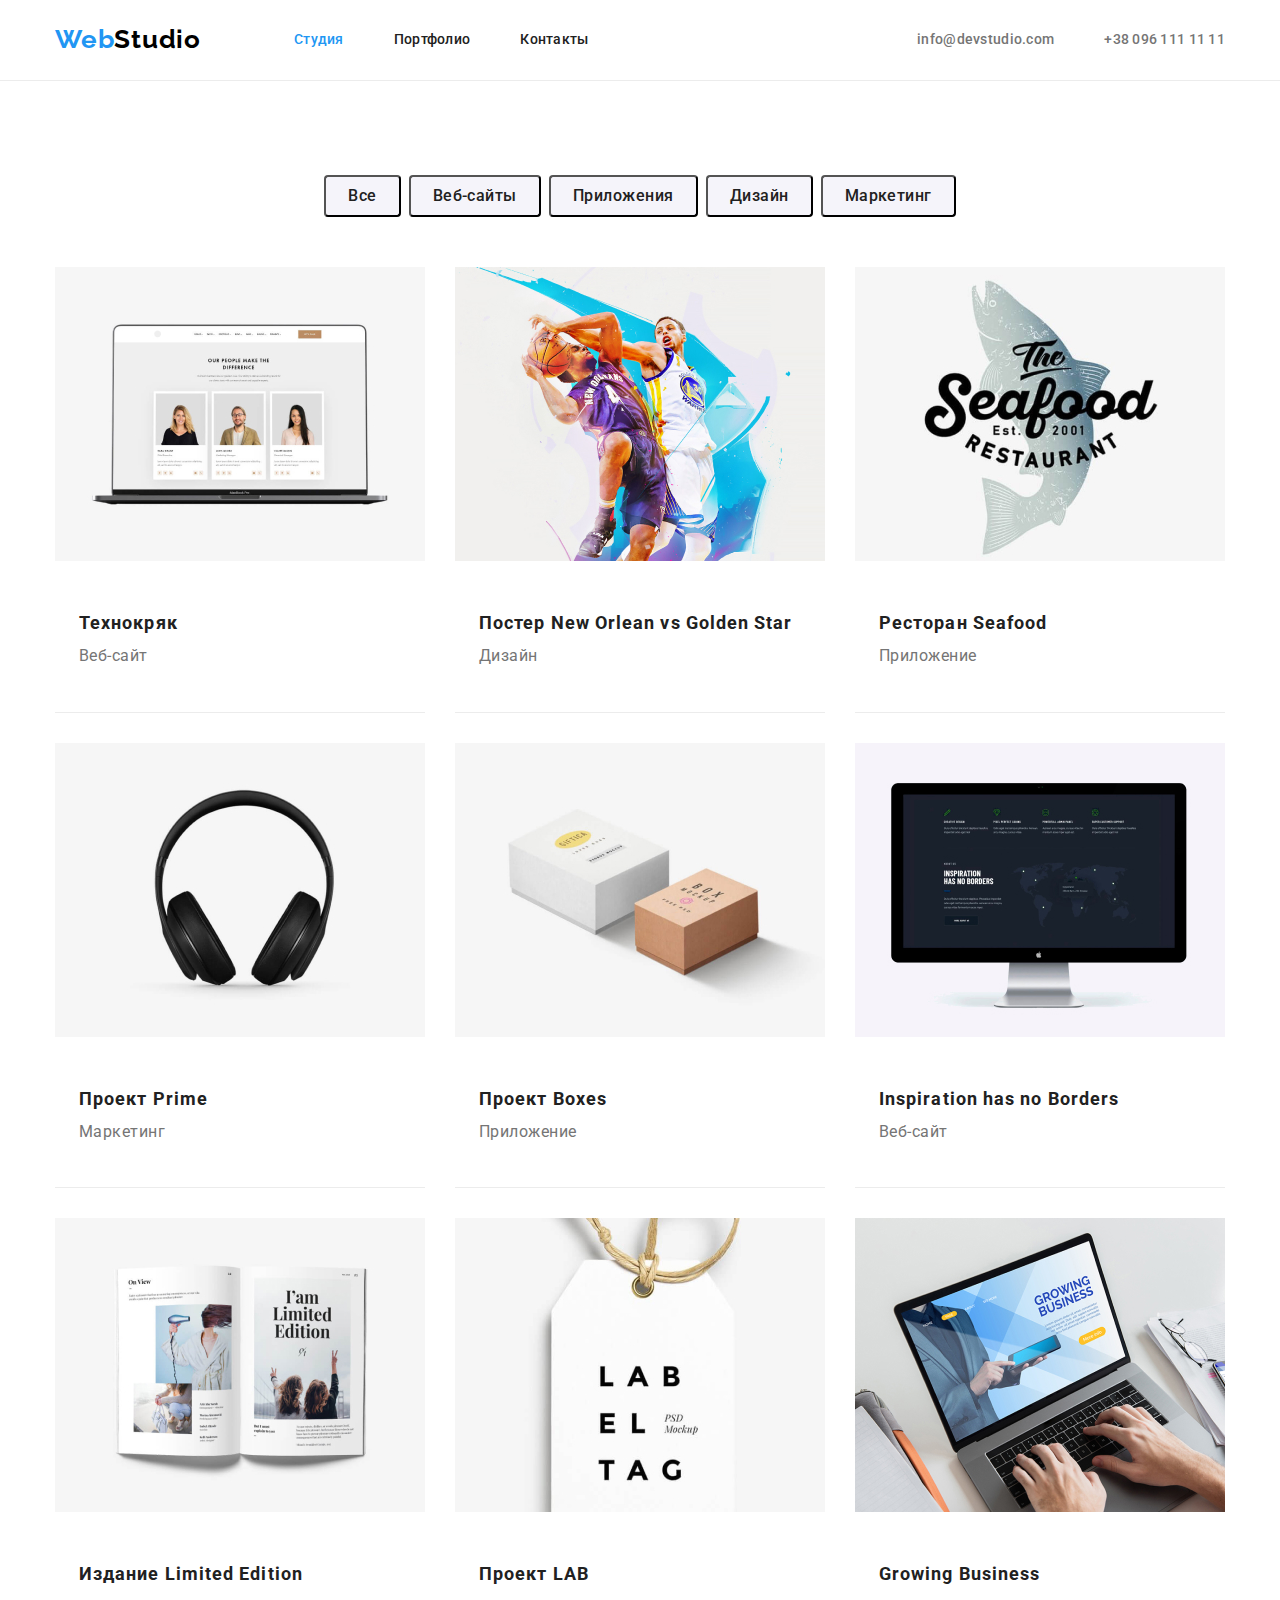
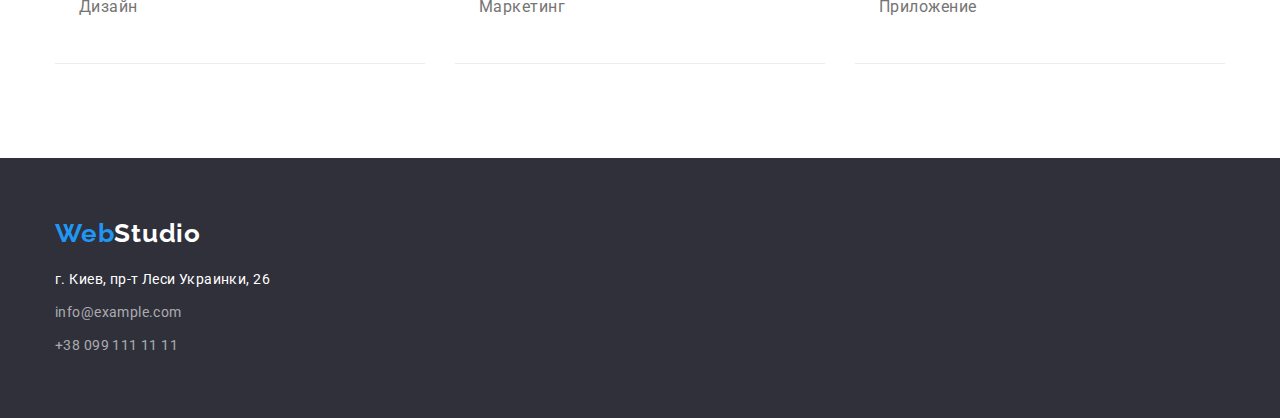
==== portfolio.html @ b02ea735 "Initial commit" ====
<!DOCTYPE html>
<html lang="ru">

<head>
    <meta charset="UTF-8">
    <meta http-equiv="X-UA-Compatible" content="IE=edge">
    <meta name="viewport" content="width=device-width, initial-scale=1.0">
    <title>Портфоліо</title>
    <link rel="stylesheet"
        href="https://cdnjs.cloudflare.com/ajax/libs/modern-normalize/1.1.0/modern-normalize.min.css" />
    <link rel="preconnect" href="https://fonts.googleapis.com">
    <link rel="preconnect" href="https://fonts.gstatic.com" crossorigin>
    <link
        href="https://fonts.googleapis.com/css2?family=Raleway:wght@700&family=Roboto:wght@400;500;700;900&display=swap"
        rel="stylesheet">
    <link rel="stylesheet" href="./css/styles.css">


    <!-- Шапка -->

    <header class="header">
        <div class="container main-nav">
            <nav class="nav-header">
                <!-- Header logo -->
                <a href="./index.html" class="header-logo"> <span class="logo-web">Web</span><span
                        class="logo-studio">Studio</span> </a>
                <!-- Header nav -->
                <ul class="header-nav">
                    <li class="item">
                        <!-- Header studio -->
                        <a href="./index.html" class="link current">Студия</a></li>
                    <li class="item">
                        <!-- Header portfolio -->
                        <a href="./portfolio.html" class="link">Портфолио</a>
                    </li>
                    <li class="item">
                        <!-- Header contacts -->
                        <a href="#" class="link">Контакты</a>
                    </li>
                </ul>
            </nav>
            <!-- Header contacting -->
            <ul class="header-contacting">
                <li class="item">
                    <a href="mailto:info@devstudio.com" class="link">info@devstudio.com</a>
                </li>
                <li class="item">
                    <a href="tel:+380961111111" class="link">+38 096 111 11 11</a>
                </li>
            </ul>
        </div>

    </header>



    <!-- Головна частина сторінки -->
    <main>

        <section class="section-portfolio">
            <div class="container">
                <h1 class="portfolio-title">Кейси команди</h1>
                <ul class="button-portfolio">
                    <li class="item"><button type="button" name="All Products" class="btn">Все</button></li>
                    <li class="item"><button type="button" name="Web Sites" class="btn">Веб-сайты</button></li>
                    <li class="item"><button type="button" name="Aplications" class="btn">Приложения</button></li>
                    <li class="item"><button type="button" name="Design" class="btn">Дизайн</li>
                    <li class="item"><button type="button" name="Marketing" class="btn">Маркетинг</button></li>

                </ul>

                <!-- Список виконаних кейсів команди  -->

                <ul class="cases">
                    <li class="cases-items">
                        <img class="cases-img" src="./images/portfolio1.jpg" alt="Технокряк" width="370px"
                            height="294px">

                        <div class="cases-block-portfolio">
                            <h2 class="cases-title">Технокряк</h2>
                            <p class="case-text">Веб-сайт</p>
                        </div>
                    </li>
                    <li class="cases-items">
                        <img class="cases-img" src="./images/portfolio2.jpg" alt="Постер New Orlean vs Golden Star"
                            width="370px" height="294px">
                        <div class="cases-block-portfolio">
                            <h2 class="cases-title">Постер New Orlean vs Golden Star</h2>
                            <p class="case-text">Дизайн</p>
                        </div>
                    </li>
                    <li class="cases-items">
                        <img class="cases-img" src="./images/portfolio3.jpg" alt="Ресторан Seafood" width="370px"
                            height="294px">
                        <div class="cases-block-portfolio">
                            <h2 class="cases-title">Ресторан Seafood</h2>
                            <p class="case-text">Приложение</p>
                        </div>
                    </li>
                    <li class="cases-items">
                        <img class="cases-img" src="./images/portfolio4.jpg" alt="Проект Prime" width="370px"
                            height="294px">
                        <div class="cases-block-portfolio">
                            <h2 class="cases-title">Проект Prime</h2>
                            <p class="case-text">Маркетинг</p>
                        </div>
                    </li>
                    <li class="cases-items">
                        <img class="cases-img" src="./images/portfolio5.jpg" alt="Проект Boxes" width="370px"
                            height="294px">
                        <div class="cases-block-portfolio">
                            <h2 class="cases-title">Проект Boxes</h2>
                            <p class="case-text">Приложение</p>
                        </div>
                    </li>
                    <li class="cases-items">
                        <img class="cases-img" src="./images/portfolio6.jpg" alt="Inspiration has no Borders"
                            width="370px" height="294px">
                        <div class="cases-block-portfolio">
                            <h2 class="cases-title">Inspiration has no Borders</h2>
                            <p class="case-text">Веб-сайт</p>
                        </div>
                    </li>
                    <li class="cases-items">
                        <img class="cases-img" src="./images/portfolio7.jpg" alt="Издание Limited Edition" width="370px"
                            height="294px">
                        <div class="cases-block-portfolio">
                            <h2 class="cases-title">Издание Limited Edition</h2>
                            <p class="case-text">Дизайн</p>
                        </div>
                    </li>
                    <li class="cases-items">
                        <img class="cases-img" src="./images/portfolio8.jpg" alt="Проект LAB" width="370px"
                            height="294px">
                        <div class="cases-block-portfolio">
                            <h2 class="cases-title">Проект LAB</h2>
                            <p class="case-text">Маркетинг</p>
                        </div>
                    </li>
                    <li class="cases-items">
                        <img class="cases-img" src="./images/portfolio9.jpg" alt="Growing Business" width="370px"
                            height="294px">
                        <div class="cases-block-portfolio">
                            <h2 class="cases-title">Growing Business</h2>
                            <p class="case-text">Приложение</p>
                        </div>
                    </li>

                </ul>
            </div>

        </section>

    </main>
    <!-- Підвал сторінки -->
    <footer class="footer">
        <div class="container down-main">
            <a href="./index.html" class="footer-logo"><span class="logo-web-footer">Web</span><span
                    class="logo-studio-footer">Studio</span></a>
            <!-- Адреса і реквізити пошти і контактування -->
            <adress class="adress">
                <ul>
                    <li class="adress-item"><a href="#" class="adr">г. Киев, пр-т Леси Украинки, 26</a></li>
                    <li class="adress-item"><a href="mailto:info@example.com" class="link">info@example.com</a></li>
                    <li class="adress-item"><a href="tel:+380991111111" class="link">+38 099 111 11 11</a></li>
                </ul>
            </adress>
        </div>

    </footer>
</head>
---- css/styles.css ----
html {
    box-sizing: border-box;
}

*,
*::before,
*::after {
    box-sizing: inherit;
}

:root {
    --primary-text-color: #212121;
    --text-color: #757575;
    --text-link: #2196F3;
    --hero: #FFFFFF;
    --background-team: #F5F4FA;
    --bacground-color-hero: #2F303A;
    --footer-color-text: rgba(255, 255, 255, 0.6);
    --logo-studio: #000000;
    --button-bcg: #F5F4FA;
    --color-line: #ECECEC;


}


body {
    font-family: 'Roboto',
        sans-serif;
    background-color: var(--hero);
    color: var(--text-color);
}

ul {
    list-style: none;
    margin: 0;
    padding: 0;
}

h1,
h2,
h3,
h4,
h5,
h6,
p,
ul {
    margin-top: 0;
    margin-bottom: 0;
}

img {
    width: 100%;
}

/* Шапка */

/* Кольори */
/* #212121 текст чорний */
/*  #757575 колір номера телефону*/
/* #2196F3 текст синій */
.header {
    border-bottom: 1px solid var(--color-line);

}

.header-logo {
    display: block;
    padding-top: 24px;
    padding-bottom: 25px;
    margin-right: 93px;

    font-family: 'Raleway';
    font-weight: 700;
    font-size: 26px;
    line-height: 1.2;
    letter-spacing: 0.03em;

    text-decoration: none;
}

.header-logo .logo-web {
    color: var(--text-link)
}

.header-logo .logo-studio {
    color: var(--logo-studio);
}

.main-nav {
    display: flex;
    align-items: center;
    /* justify-content: space-between; */
}

.header-nav {
    display: flex;
    align-items: center;

}

.nav-header {
    display: flex;
    align-items: center;
}

.header-nav .item+.item {
    margin-left: 50px;
}

.header-nav .link {
    display: block;
    padding-top: 32px;
    padding-bottom: 32px;

    color: var(--primary-text-color);
    font-weight: 500;
    font-size: 14px;
    line-height: 1.14;
    letter-spacing: 0.02em;
    text-decoration: none;
}

.header-nav .link.current {
    color: var(--text-link);
}

.header-nav .link:hover,
.header-nav .link:focus {
    color: var(--text-link);
}

.header-contacting {
    display: flex;
    margin-left: auto;
}

.header-contacting .item+.item {
    margin-left: 50px;
}

.header-contacting .link {
    display: block;
    padding-top: 32px;
    padding-bottom: 32px;

    font-weight: 500;
    font-size: 14px;
    line-height: 1.14;
    letter-spacing: 0.02em;
    color: var(--text-color);
    text-decoration: none;
}

.header-contacting .link:hover,
.header-contacting .link:focus {
    color: var(--text-link);
}

.line {
    color: var(--color-line);
    margin-top: 0;
    margin-bottom: 0;
}

/* Головна сторінка */
/* фон головного заголовку background: #2F303A */
/* фон сторінки background: background: #FFFFFF; */
/* Фон Наша команда background: #F5F4FA */
/* #FFFFFF головний заголовок і колір кнопки*/
/* Середина */
/* Секція заголовки#212121 */
/* Секція тексти абзаци #757575 */
/* Другий і наступний заголовок + Прізвище ім'я  #212121 */
/* Професія #757575 */

.container {
    width: 1200px;
    margin: 0 auto;
    padding-left: 15px;
    padding-right: 15px;
}

/* HERO */

.hero {
    background-color: #2F303A;
    padding: 200px 0;


}

.hero .container {
    text-align: center;
    /* height: 600px; */


}

.container .hero-title {
    color: var(--hero);
    font-weight: 900;
    font-size: 44px;
    line-height: 1.36;
    letter-spacing: 0.06em;
    text-transform: uppercase;
    margin: 0 auto;
    max-width: 696px;
    width: 100%;
    margin-bottom: 30px;
}

/* Кнопка */
.hero .button {
    display: inline;
    font-family: inherit;
    color: var(--hero);
    background-color: var(--text-link);
    /* position: absolute; */
    min-width: 200px;
    height: 50px;
    /* left: 705px;
    top: 430px; */
    box-shadow: 0px 4px 4px rgba(0, 0, 0, 0.15);
    border-radius: 4px;
    padding: 10px 32px;


}

.button {
    font-weight: 700;
    font-size: 16px;
    line-height: 1.88;
    display: flex;
    align-items: center;
    text-align: center;
    letter-spacing: 0.06em;

    cursor: pointer;
    border: 1px solid transparent;

}

/* SECTION середина */
.section {
    padding-top: 94px;
    padding-bottom: 94px;


}

.section-block {
    display: flex;
    /* justify-content: space-between; */
}

.section-block .item+.item {
    margin-left: 30px;
}

.section-block .section-text {
    display: flex;
}

.section.second-bacground {
    padding-top: 0;
    padding-top: 94px;

    background-color: var(--background-team);
}

.section-heading {
    display: none;

}

.section.secondary-section {
    padding-top: 0;
}

.section .section-title {

    font-weight: 700;
    font-size: 36px;
    line-height: 1.16;
    text-align: center;
    letter-spacing: 0.03em;

    color: var(--primary-text-color);
    margin-bottom: 50px;

}

/* SECTION IMAGES */

.section .secondary-title {
    font-weight: 700;
    font-size: 36px;
    line-height: 1.16;
    text-align: center;
    letter-spacing: 0.03em;

    color: var(--primary-text-color);
    margin-bottom: 50px;
}

.section-images {
    display: flex;
}

.section-images .item+.item {
    margin-left: 30px;
}

.section-down {
    display: flex;
}

.section-down .item+.item {
    margin-left: 30px;
}



.section-secondary-block {
    padding: 30px 0;
}

.section .section-title-second {

    font-weight: 700;
    font-size: 14px;
    line-height: 1.14;
    letter-spacing: 0.03em;
    text-transform: uppercase;
    margin-bottom: 10px;

    color: var(--primary-text-color);
}

.section .section-text {
    max-width: 270px;
    font-size: 14px;
    line-height: 1.71;
    letter-spacing: 0.03em;

    /* color: var(--text-color); */
}



.section .section-name {

    font-weight: 500;
    font-size: 16px;
    line-height: 1.18;
    text-align: center;
    letter-spacing: 0.03em;
    margin-bottom: 10px;

    color: var(--primary-text-color);
}

.section .section-position {

    font-size: 16px;
    line-height: 1.18;
    text-align: center;
    letter-spacing: 0.03em;

}

/* Підвал */
/* Лого перша частина #2196F3 */
/* Лого друга частина #FFFFFF */
/* Адреса #FFFFFF */
/* пошта і телефон rgba(255, 255, 255, 0.6) */

/* 2-га сторінка фон background: #E5E5E5 */
.footer {
    background-color: var(--bacground-color-hero);
    padding-bottom: 60px;
    padding-top: 60px;

}

.footer-logo {
    display: block;
}

.footer .footer-logo {
    font-family: 'Raleway';
    /* font-style: normal; */
    font-weight: 700;
    font-size: 26px;
    line-height: 1.19;
    letter-spacing: 0.03em;
    margin-bottom: 20px;
    text-decoration: none;
}



.footer-logo .logo-web-footer {
    color: var(--text-link);
}

.footer-logo .logo-studio-footer {
    color: var(--hero);

}

/* .adress {
    margin-top: 20px;
} */


.adress .adr {
    font-size: 14px;
    line-height: 1.71;
    letter-spacing: 0.03em;

    color: var(--hero);
    text-decoration: none;

}

.adress .link {
    font-size: 14px;
    line-height: 1.71;
    letter-spacing: 0.03em;

    color: var(--footer-color-text);

    text-decoration: none;
}

.adress-item:not(:last-child) {
    margin-bottom: 9px;
}

.adress .link:hover,
.adress .link:focus {
    color: var(--text-link);
}


/* П О Р Т Ф О Л І О  */

/* Головна частина сторінки */
.portfolio-title {
    display: none;
}

.section-portfolio {
    background-color: var(--hero);
    padding-top: 94px;
    padding-bottom: 94px;

}

/* КНОПКИ */
.button-portfolio {
    display: flex;
    margin-bottom: 50px;

    list-style-type: none;
    display: flex;
    justify-content: center;
    margin-bottom: 50px;
    margin-top: 0;



}

.button-portfolio .item+.item {
    margin-left: 8px;

}

.button-portfolio .btn:hover,
.button-portfolio .btn:focus {
    background-color: var(--text-link);
    color: var(--hero);
}

.button-portfolio .btn {
    font-family: inherit;
    padding: 6px 22px;
    font-weight: 500;
    font-size: 16px;
    line-height: 1.62;
    text-align: center;
    letter-spacing: 0.03em;
    background-color: var(--button-bcg);

    color: var(--primary-text-color);

    cursor: pointer;
}

.button-portfolio .btn {
    border-radius: 4px;
}

/*СПИСОК КЕЙСІВ КОМАНДИ - картинки з підписами */


.cases {
    display: flex;
    flex-wrap: wrap
}

.cases-block-portfolio {
    padding: 20px 0;
    border-bottom: 1px solid var(--color-line);


}

.cases .cases-items {
    margin-right: 30px;
    margin-bottom: 30px;
}

.cases-items:nth-child(3n) {
    margin-right: 0;
}

.cases-items:nth-last-child(-n + 3) {
    margin-bottom: 0;
}

.cases .cases-title {

    font-weight: 700;
    font-size: 18px;
    line-height: 2;
    letter-spacing: 0.06em;
    padding-top: 20px;
    padding-right: 24px;
    padding-left: 24px;

    color: var(--primary-text-color);
}

.cases .case-text {
    font-size: 16px;
    line-height: 1.88;
    letter-spacing: 0.03em;
    padding-right: 24px;
    padding-left: 24px;
    padding-bottom: 20px;

}
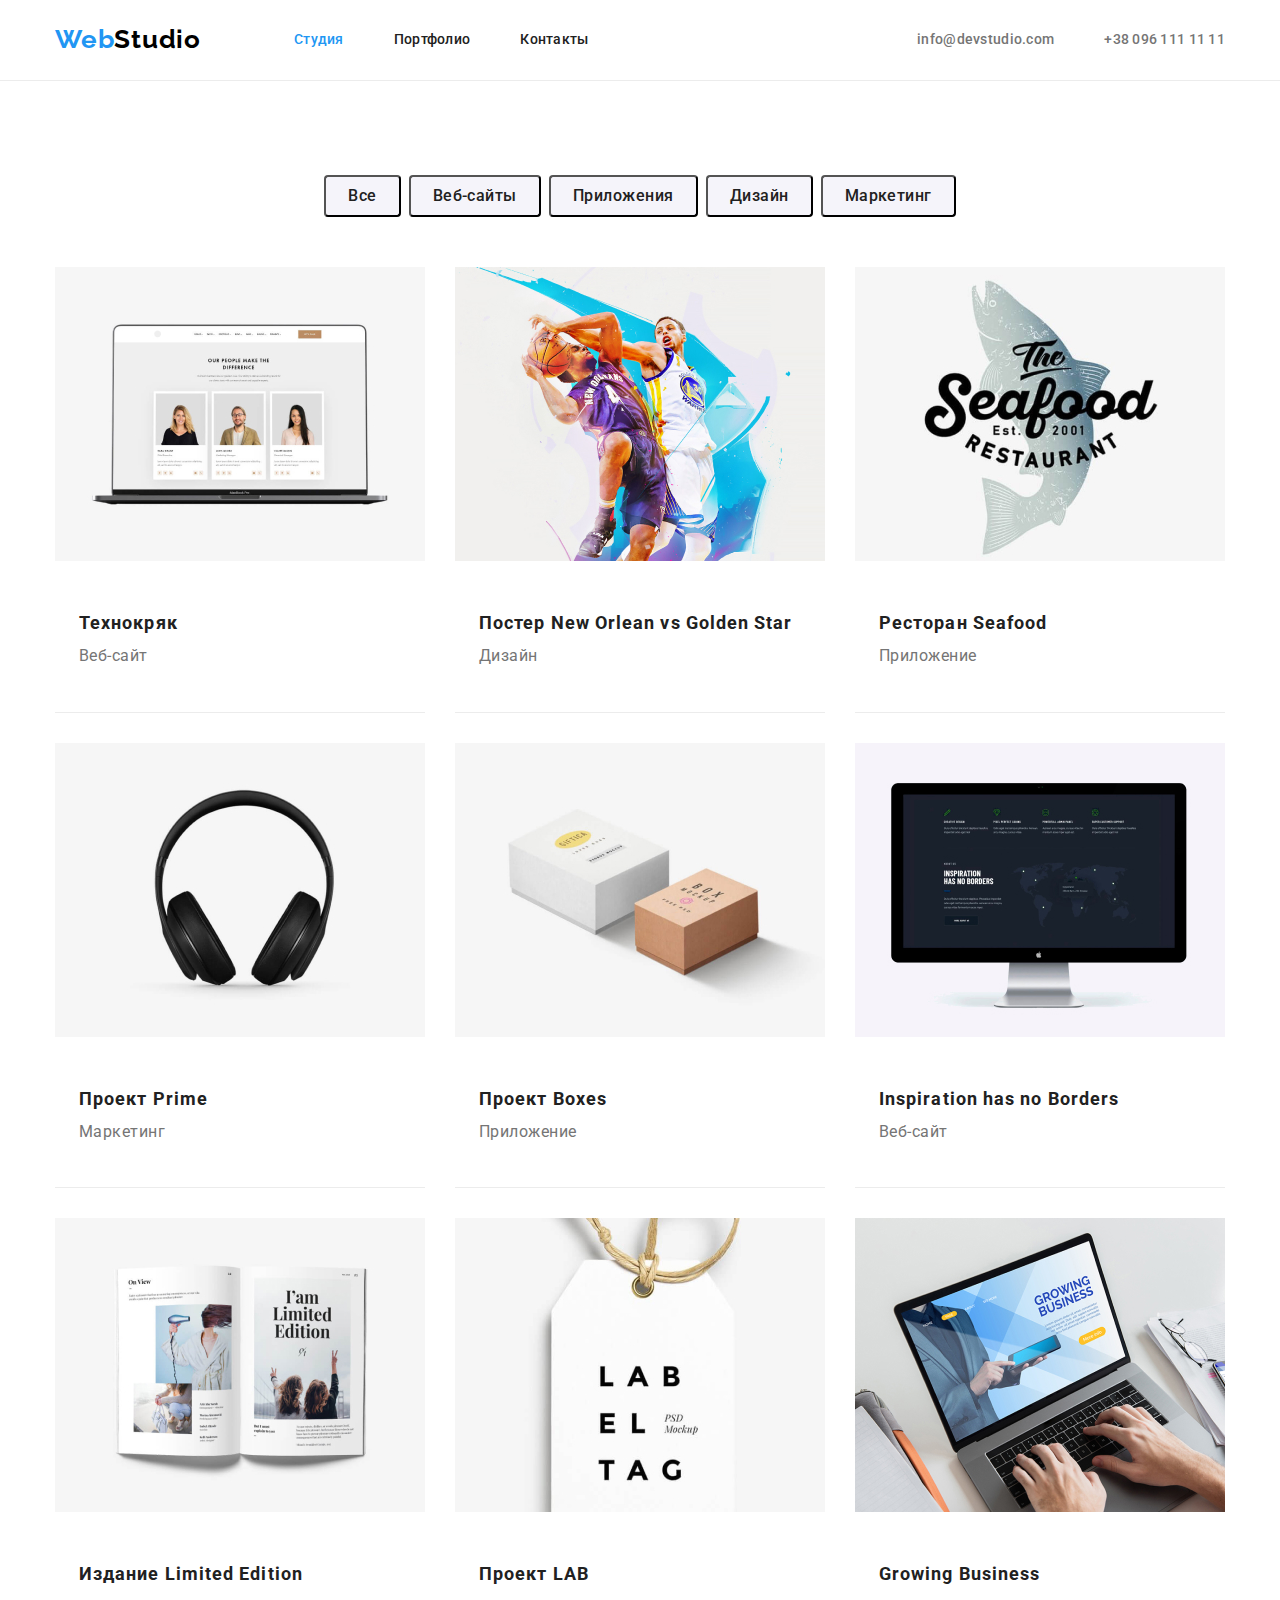
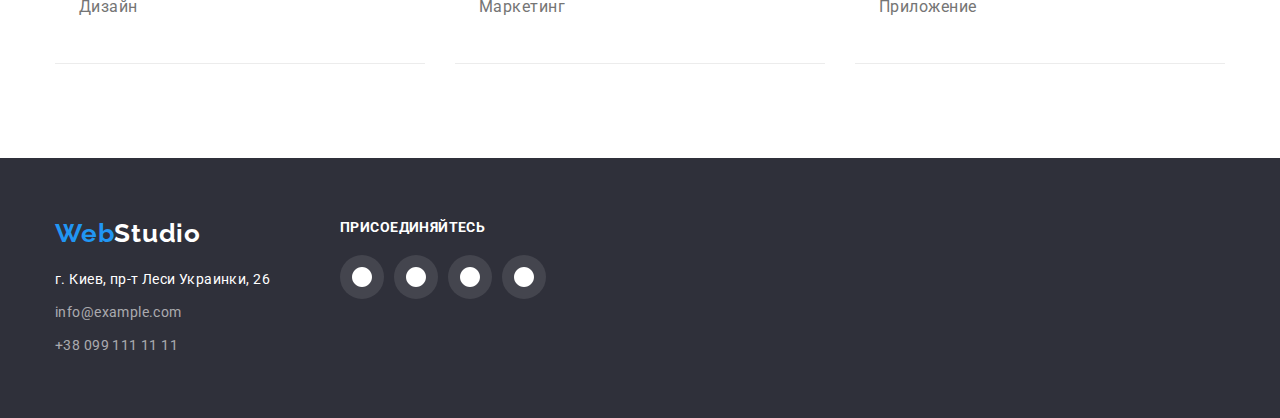
==== commit e8268095: "1page" ====
--- a/portfolio.html
+++ b/portfolio.html
@@ -2,6 +2,7 @@
 <html lang="ru">
 
 <head>
+
     <meta charset="UTF-8">
     <meta http-equiv="X-UA-Compatible" content="IE=edge">
     <meta name="viewport" content="width=device-width, initial-scale=1.0">
@@ -15,7 +16,7 @@
         rel="stylesheet">
     <link rel="stylesheet" href="./css/styles.css">
 
-
+<body>
     <!-- Шапка -->
 
     <header class="header">
@@ -153,19 +154,57 @@
 
     </main>
     <!-- Підвал сторінки -->
-    <footer class="footer">
-        <div class="container down-main">
-            <a href="./index.html" class="footer-logo"><span class="logo-web-footer">Web</span><span
-                    class="logo-studio-footer">Studio</span></a>
-            <!-- Адреса і реквізити пошти і контактування -->
-            <adress class="adress">
-                <ul>
-                    <li class="adress-item"><a href="#" class="adr">г. Киев, пр-т Леси Украинки, 26</a></li>
-                    <li class="adress-item"><a href="mailto:info@example.com" class="link">info@example.com</a></li>
-                    <li class="adress-item"><a href="tel:+380991111111" class="link">+38 099 111 11 11</a></li>
-                </ul>
-            </adress>
+    <footer class=" footer">
+        <div class="container footer-main">
+            <div class="down-main">
+                <a href="./index.html" class="footer-logo"><span class="logo-web-footer">Web</span><span
+                        class="logo-studio-footer">Studio</span></a>
+                <!-- Адреса і реквізити пошти і контактування -->
+                <adress class="adress">
+                    <ul>
+                        <li class="adress-item"><a href="#" class="adr">г. Киев, пр-т Леси Украинки, 26</a></li>
+                        <li class="adress-item"><a href="mailto:info@example.com" class="link">info@example.com</a>
+                        </li>
+                        <li class="adress-item"><a href="tel:+380991111111" class="link">+38 099 111 11 11</a></li>
+                    </ul>
+                </adress>
+            </div>
+            <div class="footer-second">
+                <p class="footer-link-item">присоединяйтесь</p>
+                <ul class="footer-link-list">
+                    <li class="footer-socials">
+                        <a class="footer-soc-in" href="http://"">
+                                    <svg class=" footer-web-icon" width="20px" height="20px">
+                            <use href="./images/icons.svg#icon-instagram"></use>
+                            </svg>
+                        </a>
+                    </li>
+                    <li class="footer-socials">
+                        <a class="footer-soc-in" href="http://"">
+                                    <svg class=" footer-web-icon" width="20px" height="20px">
+                            <use href="./images/icons.svg#icon-twitter"></use>
+                            </svg>
+                        </a>
+                    </li>
+                    <li class="footer-socials">
+                        <a class="footer-soc-in" href="http://"">
+                                    <svg class=" footer-web-icon" width="20px" height="20px">
+                            <use href="./images/icons.svg#icon-facebook"></use>
+                            </svg>
+                        </a>
+                    </li>
+                    <li class="footer-socials">
+                        <a class="footer-soc-in" href="http://"">
+                                    <svg class=" footer-web-icon" width="20px" height="20px">
+                            <use href="./images/icons.svg#icon-linkedin"></use>
+                            </svg>
+                        </a>
+                    </li>
+                </ul>
+            </div>
+
         </div>
 
     </footer>
+</body>
 </head>--- a/css/styles.css
+++ b/css/styles.css
@@ -19,6 +19,8 @@
     --logo-studio: #000000;
     --button-bcg: #F5F4FA;
     --color-line: #ECECEC;
+    --color-border-icon: #AFB1B8;
+
 
 
 }
@@ -125,8 +127,8 @@
     color: var(--text-link);
 }
 
-.header-nav .link:hover,
-.header-nav .link:focus {
+.header-nav .accent:hover .icon,
+.header-nav .accent:focus .icon {
     color: var(--text-link);
 }
 
@@ -152,16 +154,40 @@
     text-decoration: none;
 }
 
-.header-contacting .link:hover,
-.header-contacting .link:focus {
-    color: var(--text-link);
-}
 
 .line {
     color: var(--color-line);
     margin-top: 0;
     margin-bottom: 0;
 }
+
+/* Іконки шапки */
+.header-contacting .icon {
+    display: inline-flex;
+    width: 16px;
+    height: 12px;
+    margin-right: 10px;
+
+    align-items: center;
+    text-decoration: none;
+}
+
+.icon {
+    display: inline-flex;
+    fill: var(--text-color);
+
+}
+
+.item .link:hover,
+.item .link:focus {
+    color: var(--text-link);
+}
+
+.item:hover .icon,
+.item:focus .icon {
+    fill: var(--text-link);
+}
+
 
 /* Головна сторінка */
 /* фон головного заголовку background: #2F303A */
@@ -184,7 +210,7 @@
 /* HERO */
 
 .hero {
-    background-color: #2F303A;
+    box-sizing: border-box;
     padding: 200px 0;
 
 
@@ -209,6 +235,25 @@
     width: 100%;
     margin-bottom: 30px;
 }
+
+/* Background-hero */
+
+.hero {
+    max-width: 1600px;
+    height: 600px;
+    margin-left: auto;
+    margin-right: auto;
+    background-color: #C4C4C4;
+    text-align: center;
+    background-image: linear-gradient(rgba(47, 48, 58, 0.4),
+            rgba(47, 48, 58, 0.4)),
+        url("../images/bckg-hero.jpg");
+    background-position: center;
+    background-size: cover;
+    background-repeat: no-repeat;
+    filter: drop-shadow(0px 4px 4px rgba(0, 0, 0, 0.25))
+}
+
 
 /* Кнопка */
 .hero .button {
@@ -234,6 +279,7 @@
     line-height: 1.88;
     display: flex;
     align-items: center;
+    justify-items: center;
     text-align: center;
     letter-spacing: 0.06em;
 
@@ -290,6 +336,26 @@
     color: var(--primary-text-color);
     margin-bottom: 50px;
 
+}
+
+
+.section-secondary-block {
+
+    background-color: var(--hero);
+}
+
+/* SECTION середина - іконки */
+.section-icons {
+
+    background: var(--button-bcg);
+    border-radius: 4px;
+    margin-bottom: 30px;
+
+}
+
+.icon.image-icon {
+    box-sizing: border-box;
+    display: inline-flex;
 }
 
 /* SECTION IMAGES */
@@ -324,7 +390,8 @@
 
 
 .section-secondary-block {
-    padding: 30px 0;
+    padding-top: 30px;
+    padding-bottom: 16px;
 }
 
 .section .section-title-second {
@@ -371,7 +438,153 @@
 
 }
 
+.hyr {
+    width: 150px;
+    height: 150px;
+}
+
+.bcg-item {
+    background-color: var(--hero);
+    box-shadow: 0px 1px 3px rgba(0, 0, 0, 0.12),
+        0px 1px 1px rgba(0, 0, 0, 0.14),
+        0px 2px 1px rgba(0, 0, 0, 0.2);
+    border-radius: 0px 0px 4px 4px;
+}
+
+/* Наша команда соціальні мережі */
+
+.link-list {
+    display: flex;
+    padding-bottom: 30px;
+    justify-content: center;
+
+}
+
+.socials {
+    display: block;
+    padding: 12px;
+
+}
+
+.socials:not(:last-child) {
+    margin-right: 10px;
+}
+
+.socials {
+    width: 44px;
+    height: 44px;
+    /* border-radius: 50%; */
+}
+
+.link-list .soc-in {
+    display: block;
+
+    border-radius: 50%;
+    transition: background-color var(--color-border-icon), fill var(--color-border-icon);
+}
+
+.soc-in .web-icon {
+    display: block;
+    background-color: var(--hero);
+
+    fill: var(--color-border-icon);
+    display: block;
+
+}
+
+.link-list .socials:hover .web-icon,
+.link-list .socials:focus .web-icon {
+    background-color: var(--text-link);
+    fill: var(--hero);
+
+}
+
+.link-list .socials:hover,
+.link-list .socials:focus {
+    background-color: var(--text-link);
+    border-radius: 50%;
+
+}
+
+
+
+/* .link-list .soc-in:hover .web-icon,
+.link-list .soc-in:focus .web-icon {
+    background-color: var(--text-link);
+    fill: var(--hero);
+} */
+
+.link-list .web-icon-svg {
+    background-color: var(--hero);
+}
+
+/* .web-icon {
+    display: block;
+    background-fill: var(--hero);
+
+    fill: var(--color-border-icon);
+} */
+
+/*  Постійні клієнти */
+
+.clients {
+    padding-top: 94px;
+    padding-bottom: 94px;
+}
+
+.clients-title {
+    font-weight: 700;
+    font-size: 36px;
+    line-height: 1.16;
+    text-align: center;
+    letter-spacing: 0.03em;
+    color: var(--primary-text-color);
+    margin-bottom: 50px;
+}
+
+.clients-list {
+    display: flex;
+}
+
+
+.client-icons {
+    display: flex;
+    align-items: center;
+    justify-content: center;
+    min-width: 170px;
+    min-height: 92px;
+    border: 1px solid var(--color-border-icon);
+    border-radius: 4px;
+
+}
+
+.client-icons:hover,
+.client-icons:focus {
+    border-color: var(--text-link);
+}
+
+.client-icons:hover .client-link,
+.client-icons:focus .client-link {
+    fill: var(--text-link);
+}
+
+
+
+.client-icons:not(:last-child) {
+    margin-right: 30px;
+}
+
+
+
+.client-names {
+    fill: var(--color-border-icon);
+}
+
+
+
 /* Підвал */
+
+
 /* Лого перша частина #2196F3 */
 /* Лого друга частина #FFFFFF */
 /* Адреса #FFFFFF */
@@ -382,12 +595,15 @@
     background-color: var(--bacground-color-hero);
     padding-bottom: 60px;
     padding-top: 60px;
-
-}
-
-.footer-logo {
-    display: block;
-}
+}
+
+/* .footer-logo {
+    display: block;
+} */
+/* .footer-blocks {
+    display: flex;
+    align-items: baseline;
+} */
 
 .footer .footer-logo {
     font-family: 'Raleway';
@@ -396,11 +612,14 @@
     font-size: 26px;
     line-height: 1.19;
     letter-spacing: 0.03em;
-    margin-bottom: 20px;
+    /* margin-bottom: 20px; */
     text-decoration: none;
 }
 
 
+.footer-main {
+    display: flex;
+}
 
 .footer-logo .logo-web-footer {
     color: var(--text-link);
@@ -411,9 +630,9 @@
 
 }
 
-/* .adress {
+.adress {
     margin-top: 20px;
-} */
+}
 
 
 .adress .adr {
@@ -445,6 +664,113 @@
     color: var(--text-link);
 }
 
+
+
+/* ДРУГА ЧАСТИНА - ПОСИЛАННЯ ПІДВАЛУ */
+
+/* .footer {
+    display: flex;
+
+
+} */
+/* 
+.down-main .footer-second {
+    display: flex;
+    align-items: baseline;
+
+} */
+
+.footer-second {
+    display: inline-block;
+    margin-left: 70px;
+    /* vertical-align: top; */
+}
+
+.down-main {
+    display: inline-block;
+}
+
+.footer-link-item {
+    text-transform: uppercase;
+    display: inline-flex;
+    margin-bottom: 20px;
+    font-family: 'Roboto';
+    font-style: normal;
+    font-weight: 700;
+    font-size: 14px;
+    line-height: 1.14;
+    letter-spacing: 0.03em;
+    color: var(--hero);
+}
+
+.adress {
+    display: flex;
+}
+
+.footer-link-list {
+    display: flex;
+    justify-content: center;
+
+}
+
+.footer-socials {
+    display: block;
+    padding: 12px;
+
+}
+
+.footer-socials:not(:last-child) {
+    margin-right: 10px;
+}
+
+.footer-socials {
+    width: 44px;
+    height: 44px;
+    border-radius: 50%;
+    background-color: rgba(255, 255, 255, 0.1);
+}
+
+.footer-link-list .footer-soc-in {
+    display: block;
+
+    border-radius: 50%;
+    /* transition: background-color rgba(255, 255, 255, 0.1),
+        fill rgba(255, 255, 255, 0.1); */
+}
+
+.footer-soc-in .footer-web-icon {
+    display: block;
+
+    fill: var(--hero);
+    display: block;
+
+}
+
+.footer-link-list .footer-socials:hover .footer-web-icon,
+.footer-link-list .footer-socials:focus .footer-web-icon {
+    background-color: var(--text-link);
+    fill: var(--hero);
+
+}
+
+.footer-link-list .footer-socials:hover,
+.footer-link-list .footer-socials:focus {
+    background-color: var(--text-link);
+    border-radius: 50%;
+
+}
+
+
+
+/* .link-list .soc-in:hover .web-icon,
+.link-list .soc-in:focus .web-icon {
+    background-color: var(--text-link);
+    fill: var(--hero);
+} */
+
+.link-list .web-icon-svg {
+    background-color: var(--hero);
+}
 
 /* П О Р Т Ф О Л І О  */
 
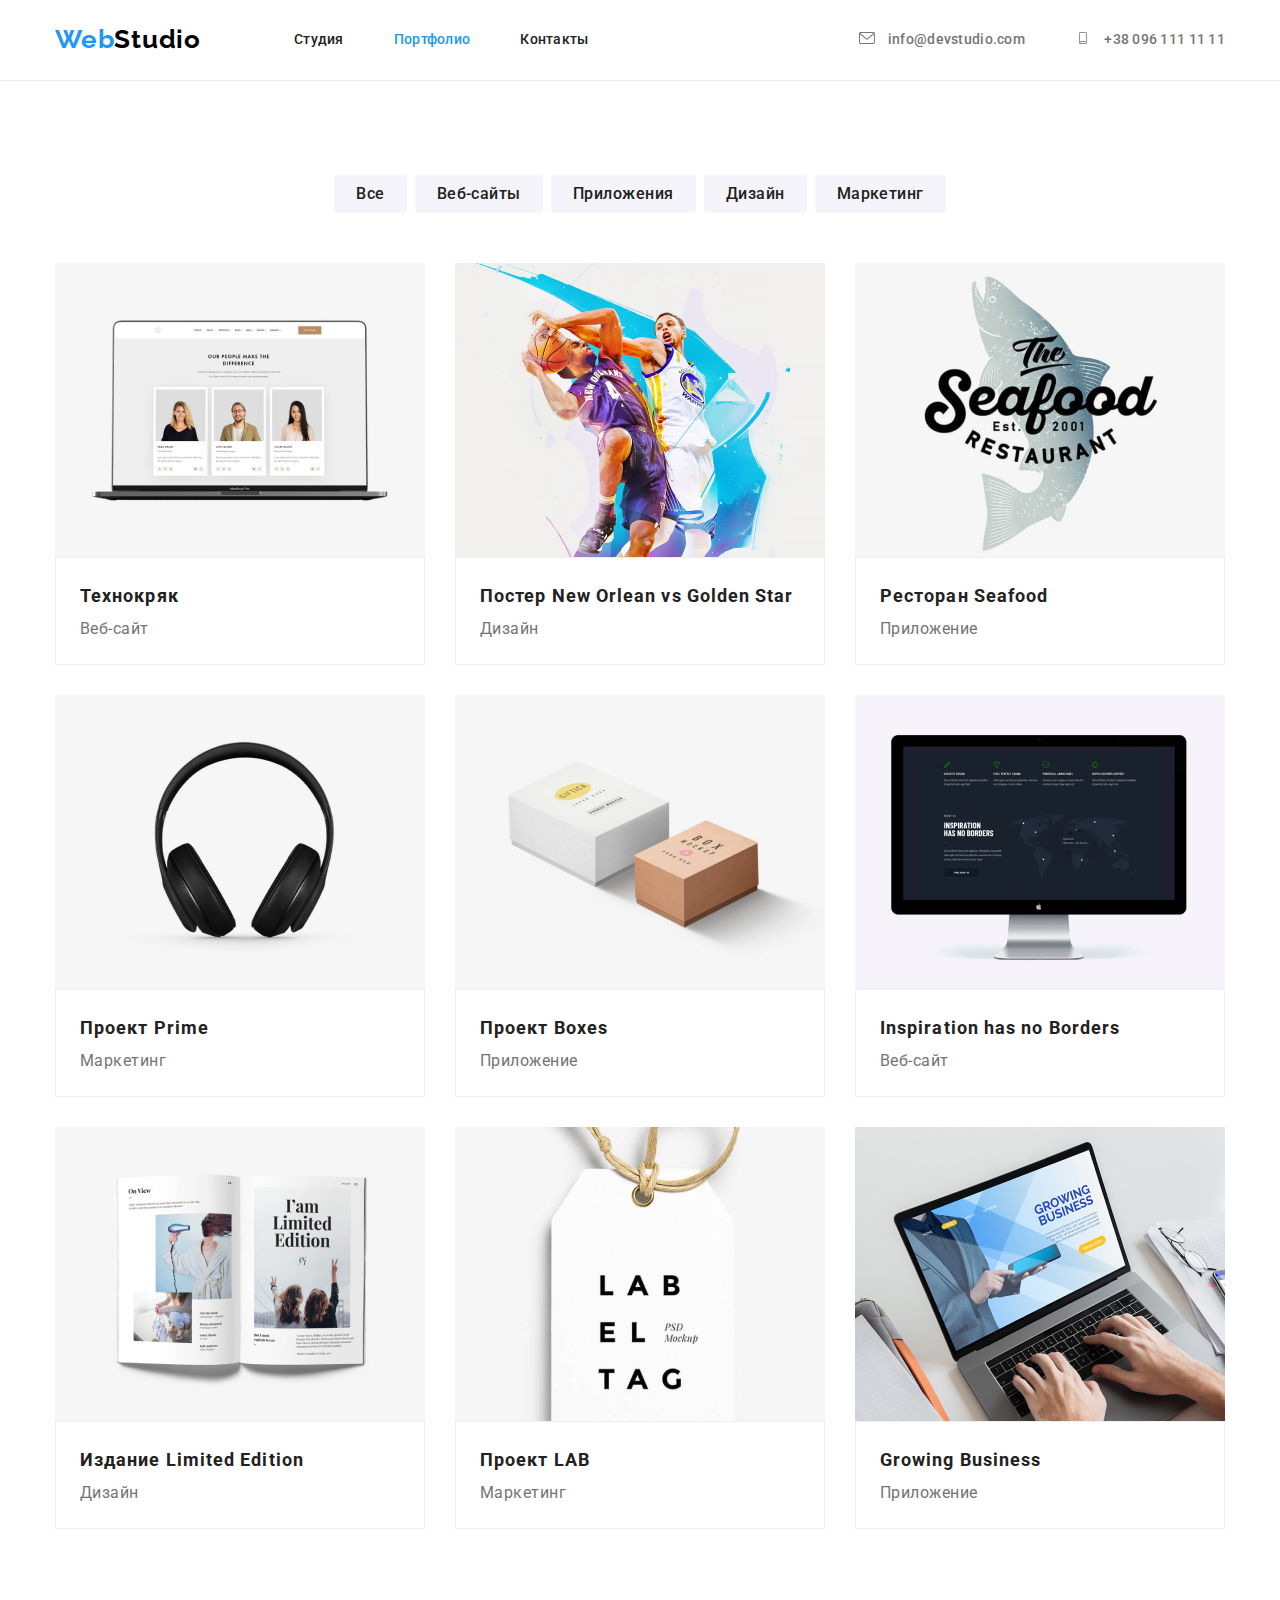
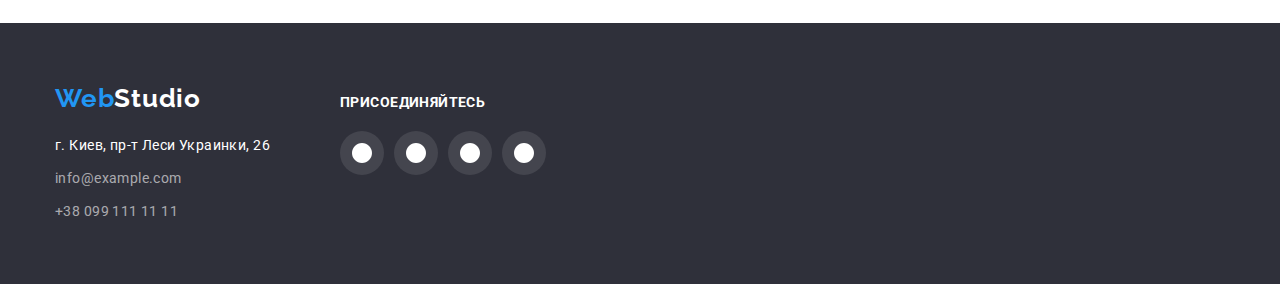
==== commit 8ca827c2: "13061" ====
--- a/portfolio.html
+++ b/portfolio.html
@@ -27,12 +27,12 @@
                         class="logo-studio">Studio</span> </a>
                 <!-- Header nav -->
                 <ul class="header-nav">
-                    <li class="item">
+                    <li class="item accent">
                         <!-- Header studio -->
-                        <a href="./index.html" class="link current">Студия</a></li>
-                    <li class="item">
+                        <a href="./index.html" class="link">Студия</a></li>
+                    <li class="item accent">
                         <!-- Header portfolio -->
-                        <a href="./portfolio.html" class="link">Портфолио</a>
+                        <a href="./portfolio.html" class="link current">Портфолио</a>
                     </li>
                     <li class="item">
                         <!-- Header contacts -->
@@ -43,16 +43,20 @@
             <!-- Header contacting -->
             <ul class="header-contacting">
                 <li class="item">
-                    <a href="mailto:info@devstudio.com" class="link">info@devstudio.com</a>
-                </li>
-                <li class="item">
-                    <a href="tel:+380961111111" class="link">+38 096 111 11 11</a>
+                    <a href="mailto:info@devstudio.com" class="link">
+                        <svg class="icon">
+                            <use href=" ./images/icons.svg#icon-mail"> </use>
+                        </svg> info@devstudio.com </a> </li>
+                <li class=" item">
+                    <a href="tel:+380961111111" class="link">
+                        <svg class="icon">
+                            <use href="./images/icons.svg#icon-smartphone"> </use>
+                        </svg> +38 096 111 11 11</a>
                 </li>
             </ul>
         </div>
 
     </header>
-
 
 
     <!-- Головна частина сторінки -->
--- a/css/styles.css
+++ b/css/styles.css
@@ -619,6 +619,8 @@
 
 .footer-main {
     display: flex;
+    align-items: baseline;
+
 }
 
 .footer-logo .logo-web-footer {
@@ -790,7 +792,7 @@
 .button-portfolio {
     display: flex;
     margin-bottom: 50px;
-
+    border: transparent;
     list-style-type: none;
     display: flex;
     justify-content: center;
@@ -810,6 +812,10 @@
 .button-portfolio .btn:focus {
     background-color: var(--text-link);
     color: var(--hero);
+    box-shadow: inset 0px 3px 1px rgba(0, 0, 0, 0.1),
+        0px 1px 2px rgba(0, 0, 0, 0.08),
+        0px 2px 2px rgba(0, 0, 0, 0.12);
+    border-radius: 4px;
 }
 
 .button-portfolio .btn {
@@ -823,7 +829,7 @@
     background-color: var(--button-bcg);
 
     color: var(--primary-text-color);
-
+    border: none;
     cursor: pointer;
 }
 
@@ -841,14 +847,37 @@
 
 .cases-block-portfolio {
     padding: 20px 0;
-    border-bottom: 1px solid var(--color-line);
-
-
-}
+    border-top: none;
+    border: 1px solid #EEEEEE;
+    /* outline: 1px solid tomato; */
+}
+
+/* .cases-img {
+    border: none;
+} */
 
 .cases .cases-items {
+
     margin-right: 30px;
     margin-bottom: 30px;
+    background: #FFFFFF;
+    /* border: 1px solid #EEEEEE; */
+
+}
+
+/* .cases-items {
+ 
+    gap: 30px;
+} */
+.cases-img {
+    display: block;
+}
+
+.cases .cases-items:hover,
+.cases .cases-items:focus {
+    box-shadow: 0px 1px 1px rgba(0, 0, 0, 0.12),
+        0px 4px 4px rgba(0, 0, 0, 0.06),
+        1px 4px 6px rgba(0, 0, 0, 0.16);
 }
 
 .cases-items:nth-child(3n) {
@@ -865,7 +894,6 @@
     font-size: 18px;
     line-height: 2;
     letter-spacing: 0.06em;
-    padding-top: 20px;
     padding-right: 24px;
     padding-left: 24px;
 
@@ -878,6 +906,5 @@
     letter-spacing: 0.03em;
     padding-right: 24px;
     padding-left: 24px;
-    padding-bottom: 20px;
 
 }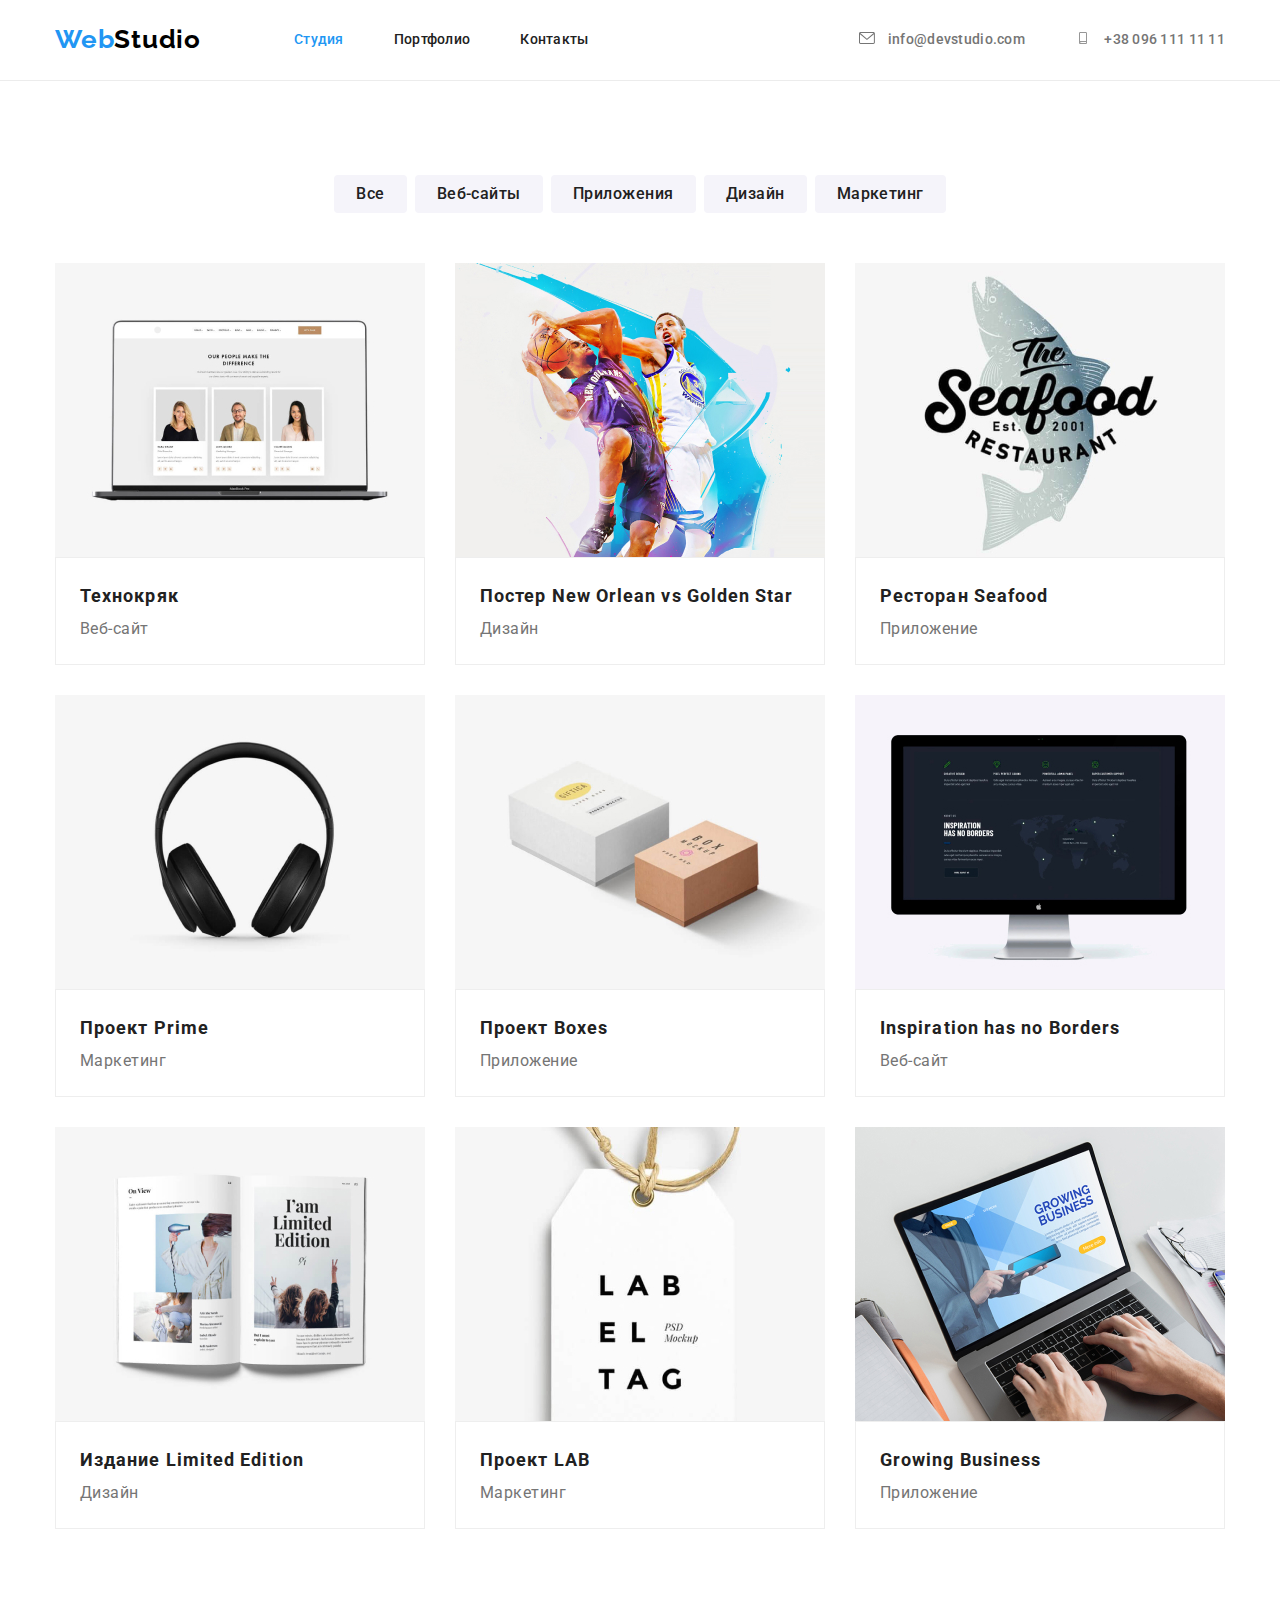
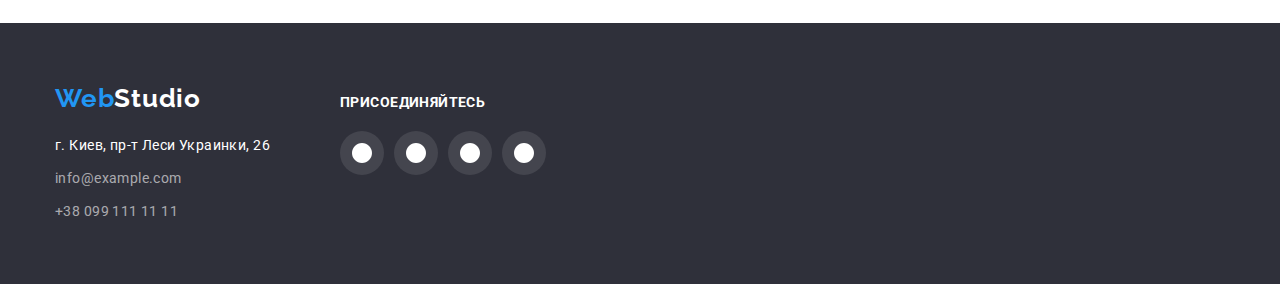
==== commit 46b9ad38: "13061827" ====
--- a/portfolio.html
+++ b/portfolio.html
@@ -27,14 +27,14 @@
                         class="logo-studio">Studio</span> </a>
                 <!-- Header nav -->
                 <ul class="header-nav">
-                    <li class="item accent">
+                    <li class="item-header accent">
                         <!-- Header studio -->
-                        <a href="./index.html" class="link">Студия</a></li>
-                    <li class="item accent">
+                        <a href="./index.html" class="link current">Студия</a></li>
+                    <li class="item-header accent">
                         <!-- Header portfolio -->
-                        <a href="./portfolio.html" class="link current">Портфолио</a>
-                    </li>
-                    <li class="item">
+                        <a href="./portfolio.html" class="link">Портфолио</a>
+                    </li>
+                    <li class="item-header">
                         <!-- Header contacts -->
                         <a href="#" class="link">Контакты</a>
                     </li>
@@ -42,12 +42,12 @@
             </nav>
             <!-- Header contacting -->
             <ul class="header-contacting">
-                <li class="item">
+                <li class="item-header accent">
                     <a href="mailto:info@devstudio.com" class="link">
                         <svg class="icon">
                             <use href=" ./images/icons.svg#icon-mail"> </use>
                         </svg> info@devstudio.com </a> </li>
-                <li class=" item">
+                <li class=" item-header accent">
                     <a href="tel:+380961111111" class="link">
                         <svg class="icon">
                             <use href="./images/icons.svg#icon-smartphone"> </use>
--- a/css/styles.css
+++ b/css/styles.css
@@ -106,7 +106,7 @@
     align-items: center;
 }
 
-.header-nav .item+.item {
+.header-nav .item-header+.item-header {
     margin-left: 50px;
 }
 
@@ -123,13 +123,19 @@
     text-decoration: none;
 }
 
+.icon {
+    display: inline-flex;
+    fill: var(--text-color);
+
+}
+
 .header-nav .link.current {
     color: var(--text-link);
 }
 
-.header-nav .accent:hover .icon,
-.header-nav .accent:focus .icon {
-    color: var(--text-link);
+.header-contacting .link:hover .icon,
+.header-contacting .link:focus .icon {
+    fill: var(--text-link);
 }
 
 .header-contacting {
@@ -137,7 +143,7 @@
     margin-left: auto;
 }
 
-.header-contacting .item+.item {
+.header-contacting .item-header+.item-header {
     margin-left: 50px;
 }
 
@@ -172,21 +178,17 @@
     text-decoration: none;
 }
 
-.icon {
-    display: inline-flex;
-    fill: var(--text-color);
-
-}
-
-.item .link:hover,
-.item .link:focus {
+
+.item-header .link:hover,
+.item-header .link:focus {
     color: var(--text-link);
 }
 
+/* 
 .item:hover .icon,
 .item:focus .icon {
     fill: var(--text-link);
-}
+} */
 
 
 /* Головна сторінка */
@@ -240,6 +242,7 @@
 
 .hero {
     max-width: 1600px;
+    width: 100%;
     height: 600px;
     margin-left: auto;
     margin-right: auto;
@@ -462,70 +465,66 @@
 
 .socials {
     display: block;
-    padding: 12px;
 
 }
 
 .socials:not(:last-child) {
     margin-right: 10px;
 }
-
+.soc-in {
+    display: flex;
+    width: 100%;
+    height: 100%;
+    align-items: center;
+    justify-items: center;
+    justify-content: center;
+
+}
 .socials {
     width: 44px;
     height: 44px;
+    
     /* border-radius: 50%; */
 }
 
+.socials .soc-in:hover,
+.socials .soc-in:focus {
+    fill: var(--hero);
+    background-color: var(--text-link);
+
+
+}
+
+.soc-in:hover .web-icon,
+.soc-in:focus .web-icon {
+    fill: var(--hero);
+}
+
+
 .link-list .soc-in {
-    display: block;
-
     border-radius: 50%;
     transition: background-color var(--color-border-icon), fill var(--color-border-icon);
 }
 
 .soc-in .web-icon {
     display: block;
-    background-color: var(--hero);
+
+    /* background-color: var(--hero); */
 
     fill: var(--color-border-icon);
     display: block;
 
 }
 
-.link-list .socials:hover .web-icon,
-.link-list .socials:focus .web-icon {
-    background-color: var(--text-link);
-    fill: var(--hero);
-
-}
-
-.link-list .socials:hover,
-.link-list .socials:focus {
-    background-color: var(--text-link);
-    border-radius: 50%;
-
-}
-
-
-
-/* .link-list .soc-in:hover .web-icon,
-.link-list .soc-in:focus .web-icon {
-    background-color: var(--text-link);
-    fill: var(--hero);
-} */
-
-.link-list .web-icon-svg {
-    background-color: var(--hero);
-}
-
-/* .web-icon {
-    display: block;
-    background-fill: var(--hero);
-
-    fill: var(--color-border-icon);
-} */
 
 /*  Постійні клієнти */
+.client-icon-link {
+    display: flex;
+    width: 100%;
+    height: 100%;
+    align-items: center;
+    justify-content: center;
+}
 
 .clients {
     padding-top: 94px;
@@ -545,7 +544,6 @@
 .clients-list {
     display: flex;
 }
-
 
 .client-icons {
     display: flex;
@@ -555,7 +553,9 @@
     min-height: 92px;
     border: 1px solid var(--color-border-icon);
     border-radius: 4px;
-
+}
+.client-names {
+    fill: var(--color-border-icon);
 }
 
 .client-icons:hover,
@@ -563,10 +563,15 @@
     border-color: var(--text-link);
 }
 
-.client-icons:hover .client-link,
-.client-icons:focus .client-link {
+.client-icons .client-icon-link:hover .client-names,
+.client-icons .client-icon-link:focus .client-names {
     fill: var(--text-link);
 }
+/* .clients-list .client-icon-link:hover .client-names,
+.clients-list .client-icon-link:focus .client-names {
+   fill: var(--text-link);
+} */
+
 
 
 
@@ -576,9 +581,6 @@
 
 
 
-.client-names {
-    fill: var(--color-border-icon);
-}
 
 
 
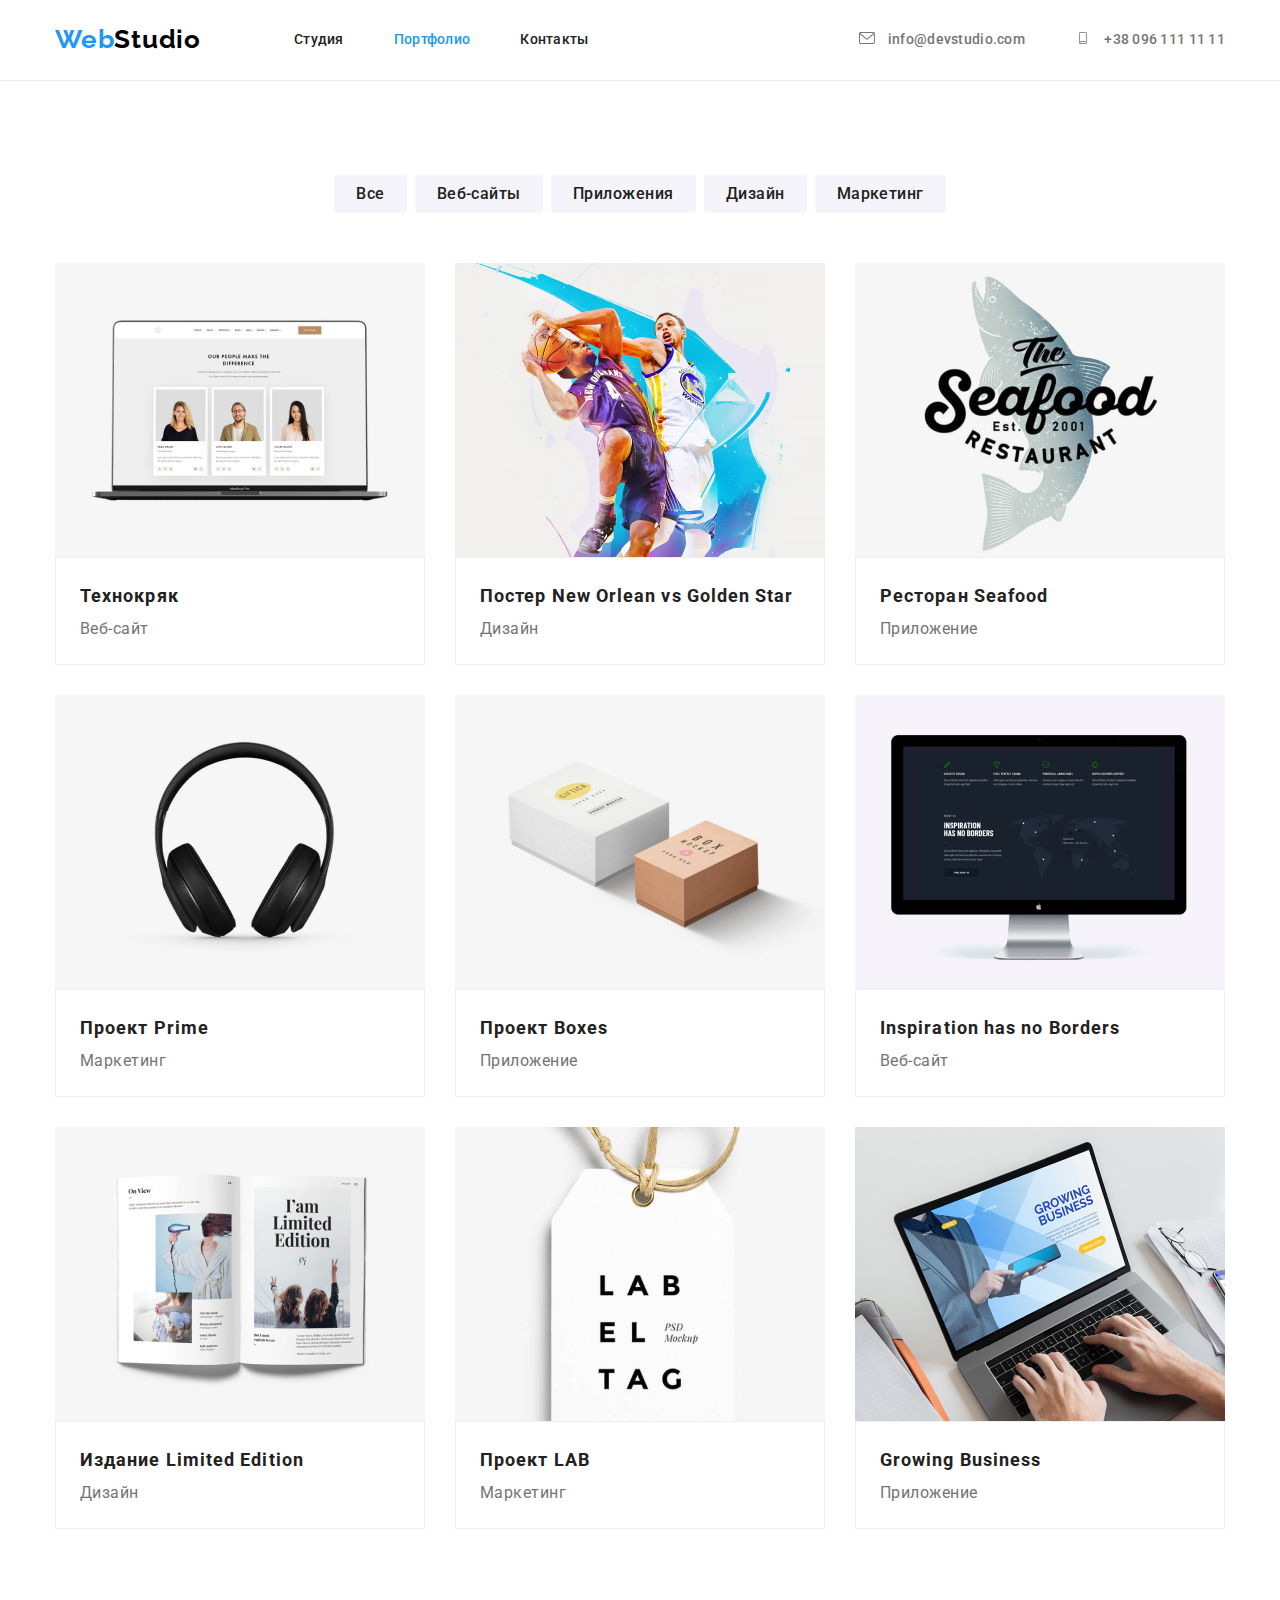
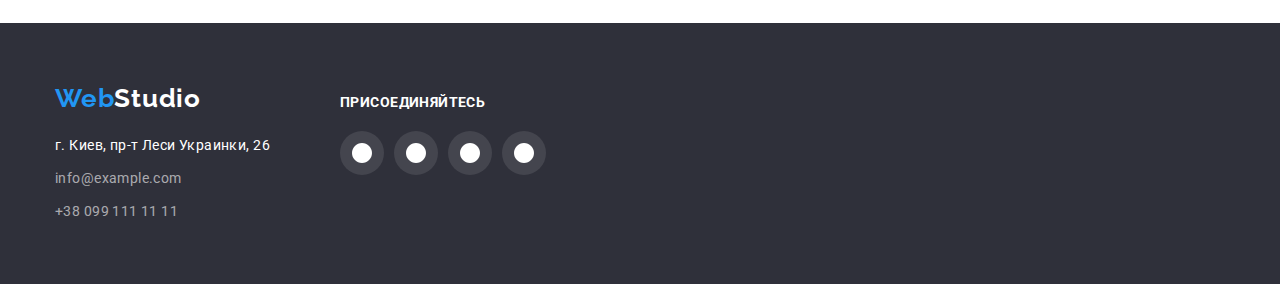
==== commit 4815481b: "13062110" ====
--- a/portfolio.html
+++ b/portfolio.html
@@ -29,10 +29,10 @@
                 <ul class="header-nav">
                     <li class="item-header accent">
                         <!-- Header studio -->
-                        <a href="./index.html" class="link current">Студия</a></li>
+                        <a href="./index.html" class="link">Студия</a></li>
                     <li class="item-header accent">
                         <!-- Header portfolio -->
-                        <a href="./portfolio.html" class="link">Портфолио</a>
+                        <a href="./portfolio.html" class="link current">Портфолио</a>
                     </li>
                     <li class="item-header">
                         <!-- Header contacts -->
--- a/css/styles.css
+++ b/css/styles.css
@@ -546,11 +546,13 @@
 }
 
 .client-icons {
-    display: flex;
-    align-items: center;
-    justify-content: center;
-    min-width: 170px;
-    min-height: 92px;
+    /* display: flex; */
+    /* align-items: center;
+    justify-content: center; */
+    width: 170px;
+    width: 100%;
+    height: 92px;
+    height: 100%;
     border: 1px solid var(--color-border-icon);
     border-radius: 4px;
 }
@@ -672,31 +674,23 @@
 
 /* ДРУГА ЧАСТИНА - ПОСИЛАННЯ ПІДВАЛУ */
 
-/* .footer {
-    display: flex;
-
-
-} */
-/* 
-.down-main .footer-second {
-    display: flex;
-    align-items: baseline;
-
-} */
 
 .footer-second {
-    display: inline-block;
+    display: flex;
+    flex-direction: column;
+    
     margin-left: 70px;
-    /* vertical-align: top; */
 }
 
 .down-main {
     display: inline-block;
+    justify-content: baseline;
+
 }
 
 .footer-link-item {
     text-transform: uppercase;
-    display: inline-flex;
+    display: flex;
     margin-bottom: 20px;
     font-family: 'Roboto';
     font-style: normal;
@@ -718,7 +712,7 @@
 }
 
 .footer-socials {
-    display: block;
+    display: flex;
     padding: 12px;
 
 }
@@ -729,38 +723,45 @@
 
 .footer-socials {
     width: 44px;
+    width: 100%;
     height: 44px;
+    height: 100%;
     border-radius: 50%;
     background-color: rgba(255, 255, 255, 0.1);
 }
 
 .footer-link-list .footer-soc-in {
-    display: block;
+    /* display: flex; */
 
     border-radius: 50%;
     /* transition: background-color rgba(255, 255, 255, 0.1),
         fill rgba(255, 255, 255, 0.1); */
 }
+.link-list .web-icon-svg {
+    background-color: var(--hero);
+}
 
 .footer-soc-in .footer-web-icon {
-    display: block;
-
+    display: flex;
     fill: var(--hero);
-    display: block;
-
-}
-
-.footer-link-list .footer-socials:hover .footer-web-icon,
-.footer-link-list .footer-socials:focus .footer-web-icon {
+    
+}
+/* .footer-soc-in {
+    display: flex;
+    width: 100%;
+    height: 100%;
+} */
+
+.footer-socials .footer-soc-in:hover,
+.footer-socials .footer-soc-in:focus {
     background-color: var(--text-link);
-    fill: var(--hero);
-
+    /* fill: var(--hero); */
 }
 
 .footer-link-list .footer-socials:hover,
 .footer-link-list .footer-socials:focus {
     background-color: var(--text-link);
-    border-radius: 50%;
+    /* border-radius: 50%; */
 
 }
 
@@ -772,9 +773,6 @@
     fill: var(--hero);
 } */
 
-.link-list .web-icon-svg {
-    background-color: var(--hero);
-}
 
 /* П О Р Т Ф О Л І О  */
 
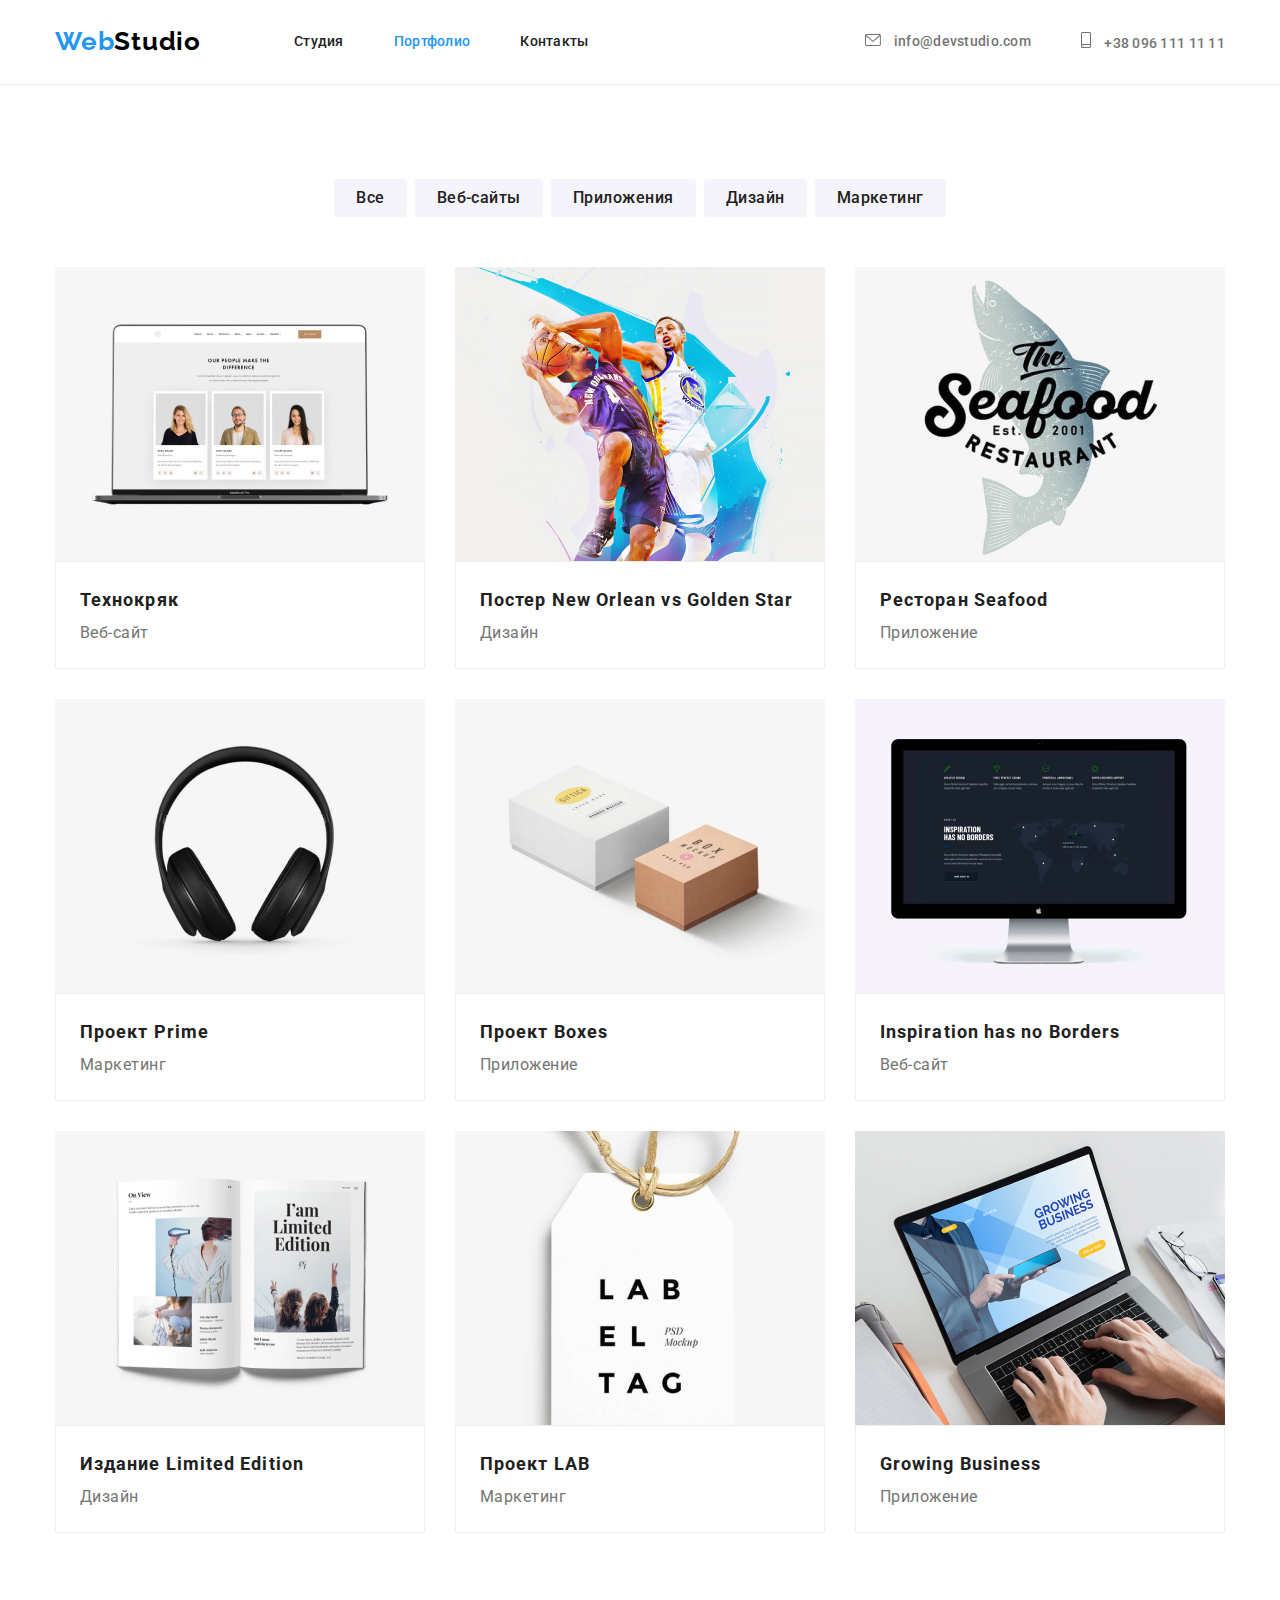
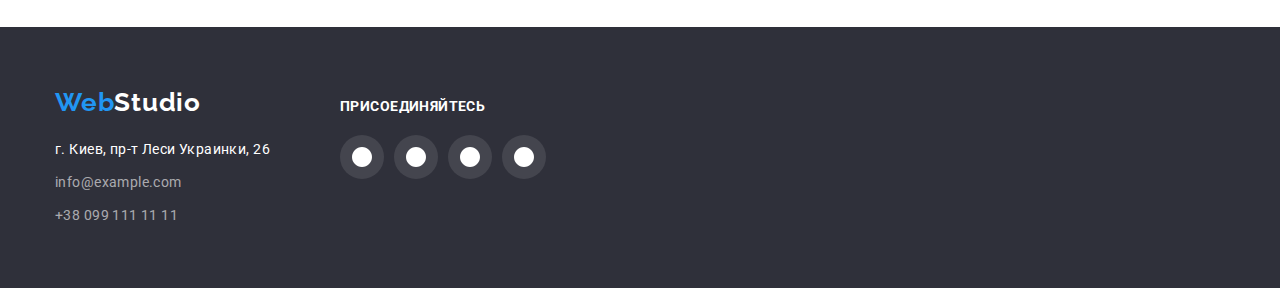
==== commit 477272ff: "14060018" ====
--- a/portfolio.html
+++ b/portfolio.html
@@ -18,7 +18,6 @@
 
 <body>
     <!-- Шапка -->
-
     <header class="header">
         <div class="container main-nav">
             <nav class="nav-header">
@@ -26,7 +25,7 @@
                 <a href="./index.html" class="header-logo"> <span class="logo-web">Web</span><span
                         class="logo-studio">Studio</span> </a>
                 <!-- Header nav -->
-                <ul class="header-nav">
+                <ul class="header-nav list">
                     <li class="item-header accent">
                         <!-- Header studio -->
                         <a href="./index.html" class="link">Студия</a></li>
@@ -41,15 +40,15 @@
                 </ul>
             </nav>
             <!-- Header contacting -->
-            <ul class="header-contacting">
+            <ul class="header-contacting list">
                 <li class="item-header accent">
                     <a href="mailto:info@devstudio.com" class="link">
-                        <svg class="icon">
+                        <svg class="icon-mail">
                             <use href=" ./images/icons.svg#icon-mail"> </use>
                         </svg> info@devstudio.com </a> </li>
                 <li class=" item-header accent">
                     <a href="tel:+380961111111" class="link">
-                        <svg class="icon">
+                        <svg class="icon-smartphone">
                             <use href="./images/icons.svg#icon-smartphone"> </use>
                         </svg> +38 096 111 11 11</a>
                 </li>
@@ -158,6 +157,7 @@
 
     </main>
     <!-- Підвал сторінки -->
+
     <footer class=" footer">
         <div class="container footer-main">
             <div class="down-main">
@@ -174,32 +174,32 @@
                 </adress>
             </div>
             <div class="footer-second">
-                <p class="footer-link-item">присоединяйтесь</p>
+                <h3 class="footer-link-item">присоединяйтесь</h3>
                 <ul class="footer-link-list">
                     <li class="footer-socials">
-                        <a class="footer-soc-in" href="http://"">
-                                    <svg class=" footer-web-icon" width="20px" height="20px">
+                        <a class="footer-soc-in" href="">
+                                <svg class="footer-web-icon" width="20px" height="20px">
                             <use href="./images/icons.svg#icon-instagram"></use>
                             </svg>
                         </a>
                     </li>
                     <li class="footer-socials">
-                        <a class="footer-soc-in" href="http://"">
-                                    <svg class=" footer-web-icon" width="20px" height="20px">
+                        <a class="footer-soc-in" href="">
+                                <svg class="footer-web-icon" width="20px" height="20px">
                             <use href="./images/icons.svg#icon-twitter"></use>
                             </svg>
                         </a>
                     </li>
                     <li class="footer-socials">
-                        <a class="footer-soc-in" href="http://"">
-                                    <svg class=" footer-web-icon" width="20px" height="20px">
+                        <a class="footer-soc-in" href="">
+                                <svg class="footer-web-icon" width="20px" height="20px">
                             <use href="./images/icons.svg#icon-facebook"></use>
                             </svg>
                         </a>
                     </li>
                     <li class="footer-socials">
-                        <a class="footer-soc-in" href="http://"">
-                                    <svg class=" footer-web-icon" width="20px" height="20px">
+                        <a class="footer-soc-in" href="">
+                                <svg class="footer-web-icon" width="20px" height="20px">
                             <use href="./images/icons.svg#icon-linkedin"></use>
                             </svg>
                         </a>
--- a/css/styles.css
+++ b/css/styles.css
@@ -67,7 +67,7 @@
 }
 
 .header-logo {
-    display: block;
+    display: flex;
     padding-top: 24px;
     padding-bottom: 25px;
     margin-right: 93px;
@@ -123,24 +123,37 @@
     text-decoration: none;
 }
 
-.icon {
+.icon-mail {
     display: inline-flex;
     fill: var(--text-color);
-
+}
+
+.icon-smartphone {
+    display: inline-flex;
+    fill: var(--text-color);
 }
 
 .header-nav .link.current {
     color: var(--text-link);
 }
 
-.header-contacting .link:hover .icon,
-.header-contacting .link:focus .icon {
+.link:hover,
+.link:focus {
+    color: var(--text-link);
+}
+.link:hover .icon-mail,
+.link:focus .icon-mail {
     fill: var(--text-link);
 }
 
+.link:hover .icon-smartphone,
+.link:focus .icon-smartphone {
+    fill: var(--text-link);
+}
 .header-contacting {
     display: flex;
     margin-left: auto;
+  
 }
 
 .header-contacting .item-header+.item-header {
@@ -168,14 +181,34 @@
 }
 
 /* Іконки шапки */
-.header-contacting .icon {
+
+.accent {
+    display: flex;
+        align-items: center;
+    justify-items: center;
+    justify-content: baseline;
+}
+.header-contacting .icon-mail {
     display: inline-flex;
     width: 16px;
     height: 12px;
     margin-right: 10px;
 
     align-items: center;
+    justify-items: center;
+    justify-content: baseline;
     text-decoration: none;
+}
+.header-contacting .icon-smartphone {
+    display: inline-flex;
+    width: 10px;
+    height: 16px;
+    margin-right: 10px;
+ align-items: center;
+    justify-items: center;
+    text-decoration: none;
+        justify-content: baseline;
+
 }
 
 
@@ -299,13 +332,26 @@
 
 }
 
+.icons {
+    width: 100%;
+    height: 100%;
+    justify-content: center;
+  align-items: center;
+}
+
 .section-block {
     display: flex;
     /* justify-content: space-between; */
 }
 
-.section-block .item+.item {
-    margin-left: 30px;
+
+.section-block .item {
+     margin-right: 30px;
+  width: calc((100% - 90px) / 4);
+}
+
+.item:last-child {
+    margin-right: 0;
 }
 
 .section-block .section-text {
@@ -349,17 +395,18 @@
 
 /* SECTION середина - іконки */
 .section-icons {
-
-    background: var(--button-bcg);
-    border-radius: 4px;
-    margin-bottom: 30px;
-
-}
-
-.icon.image-icon {
-    box-sizing: border-box;
-    display: inline-flex;
-}
+  display: flex;
+  justify-content: center;
+  align-items: center;
+  margin-bottom: 30px;
+  width: 270px;
+  height: 120px;
+
+  border-radius: 4px;
+  background-color: var(--button-bcg);
+
+}
+
 
 /* SECTION IMAGES */
 
@@ -414,6 +461,7 @@
     font-size: 14px;
     line-height: 1.71;
     letter-spacing: 0.03em;
+
 
     /* color: var(--text-color); */
 }
@@ -473,7 +521,7 @@
 }
 .soc-in {
     display: flex;
-    width: 100%;
+     width: 100%;
     height: 100%;
     align-items: center;
     justify-items: center;
@@ -520,6 +568,9 @@
 /*  Постійні клієнти */
 .client-icon-link {
     display: flex;
+  width:70px;
+    height: 70px;
+    
     width: 100%;
     height: 100%;
     align-items: center;
@@ -550,9 +601,7 @@
     /* align-items: center;
     justify-content: center; */
     width: 170px;
-    width: 100%;
     height: 92px;
-    height: 100%;
     border: 1px solid var(--color-border-icon);
     border-radius: 4px;
 }
@@ -676,17 +725,15 @@
 
 
 .footer-second {
-    display: flex;
-    flex-direction: column;
-    
+     margin-right: 93px;   
     margin-left: 70px;
 }
 
-.down-main {
+/* .down-main {
     display: inline-block;
     justify-content: baseline;
 
-}
+} */
 
 .footer-link-item {
     text-transform: uppercase;
@@ -707,71 +754,34 @@
 
 .footer-link-list {
     display: flex;
-    justify-content: center;
-
-}
-
-.footer-socials {
-    display: flex;
-    padding: 12px;
-
 }
 
 .footer-socials:not(:last-child) {
     margin-right: 10px;
 }
-
-.footer-socials {
+.footer-soc-in:hover,
+.footer-soc-in:focus {
+    background-color: var(--text-link);
+    border-radius: 50%;
+}
+
+
+.footer-soc-in {
+    display: inline-block;
+    padding: 12px;
     width: 44px;
-    width: 100%;
     height: 44px;
-    height: 100%;
     border-radius: 50%;
+
     background-color: rgba(255, 255, 255, 0.1);
-}
-
-.footer-link-list .footer-soc-in {
-    /* display: flex; */
-
-    border-radius: 50%;
-    /* transition: background-color rgba(255, 255, 255, 0.1),
-        fill rgba(255, 255, 255, 0.1); */
-}
-.link-list .web-icon-svg {
-    background-color: var(--hero);
+   /* transition: background-color 250ms cubic-bezier(0.4, 0, 0.2, 1); */
 }
 
 .footer-soc-in .footer-web-icon {
-    display: flex;
     fill: var(--hero);
     
 }
-/* .footer-soc-in {
-    display: flex;
-    width: 100%;
-    height: 100%;
-} */
-
-.footer-socials .footer-soc-in:hover,
-.footer-socials .footer-soc-in:focus {
-    background-color: var(--text-link);
-    /* fill: var(--hero); */
-}
-
-.footer-link-list .footer-socials:hover,
-.footer-link-list .footer-socials:focus {
-    background-color: var(--text-link);
-    /* border-radius: 50%; */
-
-}
-
-
-
-/* .link-list .soc-in:hover .web-icon,
-.link-list .soc-in:focus .web-icon {
-    background-color: var(--text-link);
-    fill: var(--hero);
-} */
+
 
 
 /* П О Р Т Ф О Л І О  */
